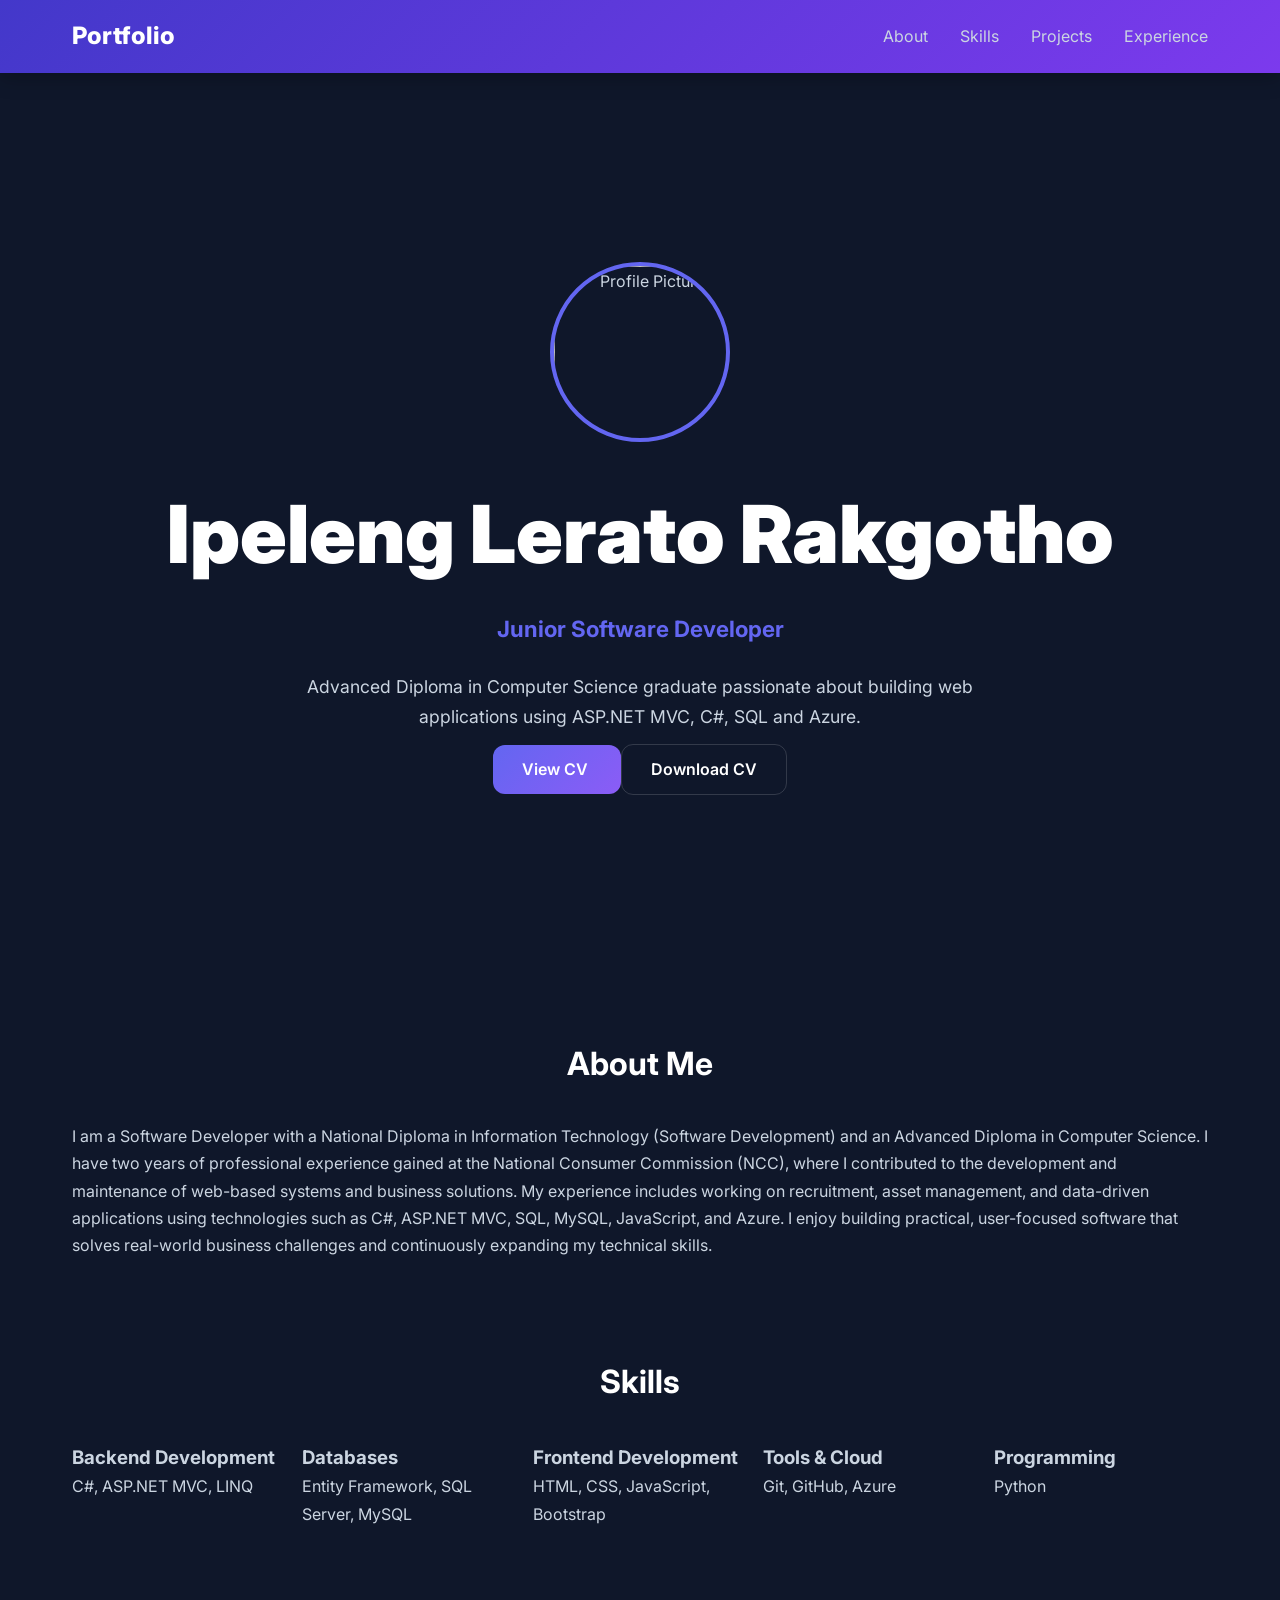
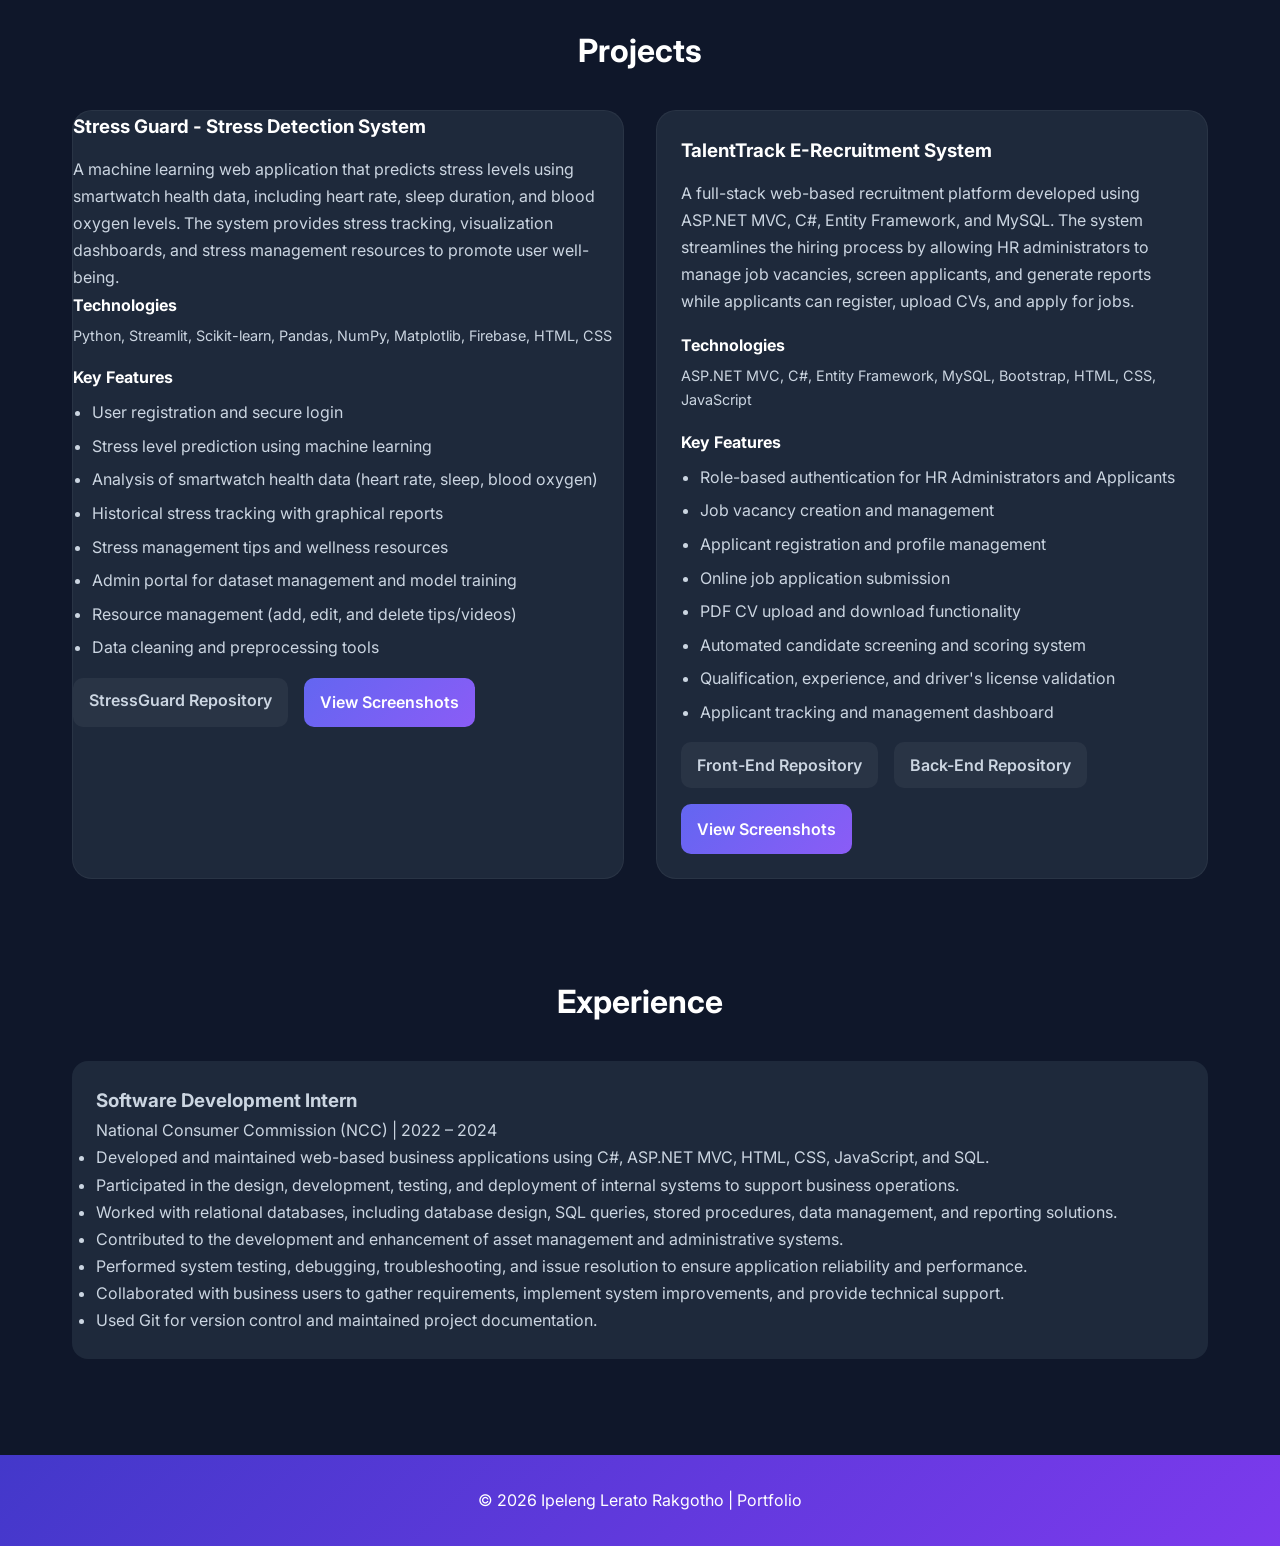
==== index.html @ 21b5627c "Initial portfolio upload" ====
﻿
<html lang="en">
<head>
    <meta charset="UTF-8">
    <meta name="viewport" content="width=device-width, initial-scale=1.0">
    <title>Ipeleng Rakgotho | Portfolio</title>
    <link rel="stylesheet" href="style.css">
</head>
<body>

    <header>
        <nav>
            <h2 class="logo">Portfolio</h2>

            <ul class="nav-links">
                <li><a href="#about">About</a></li>
                <li><a href="#skills">Skills</a></li>
                <li><a href="#projects">Projects</a></li>
                <li><a href="#experience">Experience</a></li>
            </ul>

        </nav>
    </header>

    <section class="hero">
        <img src="profile.jpg" alt="Profile Picture">

        <h1>Ipeleng Lerato Rakgotho</h1>

        <h3>Junior Software Developer</h3>

        <p>
            Advanced Diploma in Computer Science graduate passionate about
            building web applications using ASP.NET MVC, C#, SQL and Azure.
        </p>

        <div class="buttons">
            <a href="LeratoCV.pdf" target="_blank" class="btn">
                View CV
            </a>

            <a href="LeratoCV.pdf" download class="btn secondary">
                Download CV
            </a>
        </div>
    </section>

    <section id="about" class="card">
        <h2>About Me</h2>

        <p>
            I am a Software Developer with a National Diploma in Information Technology (Software Development)
            and an Advanced Diploma in Computer Science. I have two years of professional experience gained at
            the National Consumer Commission (NCC), where I contributed to the development and maintenance of
            web-based systems and business solutions. My experience includes working on recruitment, asset
            management, and data-driven applications using technologies such as C#, ASP.NET MVC, SQL, MySQL,
            JavaScript, and Azure. I enjoy building practical, user-focused software that solves real-world
            business challenges and continuously expanding my technical skills.

        </p>
    </section>
    <section id="skills" class="card">
        <h2>Skills</h2>

        <div class="skills-grid">

            <div class="skill-category">
                <h3>Backend Development</h3>
                <p>C#, ASP.NET MVC, LINQ</p>
            </div>

            <div class="skill-category">
                <h3>Databases</h3>
                <p>Entity Framework, SQL Server, MySQL</p>
            </div>

            <div class="skill-category">
                <h3>Frontend Development</h3>
                <p>HTML, CSS, JavaScript, Bootstrap</p>
            </div>

            <div class="skill-category">
                <h3>Tools & Cloud</h3>
                <p>Git, GitHub, Azure</p>
            </div>

            <div class="skill-category">
                <h3>Programming</h3>
                <p>Python</p>
            </div>

        </div>
    </section>

    <section id="projects" class="card">
        <h2>Projects</h2>

        <div class="projects-grid">

            <div class="project">
                <h3>Stress Guard - Stress Detection System</h3>
                <p>
                    A machine learning web application that predicts stress levels
                    using smartwatch health data, including heart rate, sleep duration,
                    and blood oxygen levels. The system provides stress tracking,
                    visualization dashboards, and stress management resources to promote user well-being.
                </p>

                <div class="info-grid">
                    <div>
                        <h4>Technologies</h4>
                        <p>
                            Python, Streamlit, Scikit-learn, Pandas, NumPy, Matplotlib, Firebase, HTML, CSS
                        </p>
                    </div>


                </div>

                <div class="section-block">
                    <h4>Key Features</h4>

                    <ul>
                        <li>User registration and secure login</li>
                        <li>Stress level prediction using machine learning</li>
                        <li>Analysis of smartwatch health data (heart rate, sleep, blood oxygen)</li>
                        <li>Historical stress tracking with graphical reports</li>
                        <li>Stress management tips and wellness resources</li>
                        <li>Admin portal for dataset management and model training</li>
                        <li>Resource management (add, edit, and delete tips/videos)</li>
                        <li>Data cleaning and preprocessing tools</li>

                    </ul>
                </div>

                <div class="project-links">

                    <a href="https://github.com/IpelengRakgotho/StressDetection.git">
                        StressGuard Repository
                    </a>

                    <a href="stressguard.html" class="btn-screenshots">
                        View Screenshots
                    </a>

                </div>


            </div>


            <div class="project">

                <div class="project-content">

                    <h3>TalentTrack E-Recruitment System</h3>

                    <p class="project-summary">
                        A full-stack web-based recruitment platform developed using
                        ASP.NET MVC, C#, Entity Framework, and MySQL. The system
                        streamlines the hiring process by allowing HR administrators
                        to manage job vacancies, screen applicants, and generate reports
                        while applicants can register, upload CVs, and apply for jobs.
                    </p>


                    <div class="info-grid">
                        <div>
                            <h4>Technologies</h4>
                            <p>ASP.NET MVC, C#, Entity Framework, MySQL, Bootstrap, HTML, CSS, JavaScript</p>
                        </div>


                    </div>


                    <div class="section-block">
                        <h4>Key Features</h4>

                        <ul>
                            <li>Role-based authentication for HR Administrators and Applicants</li>
                            <li>Job vacancy creation and management</li>
                            <li>Applicant registration and profile management</li>
                            <li>Online job application submission</li>
                            <li>PDF CV upload and download functionality</li>
                            <li>Automated candidate screening and scoring system</li>
                            <li>Qualification, experience, and driver's license validation</li>
                            <li>Applicant tracking and management dashboard</li>


                        </ul>
                    </div>


                    <div class="project-links">

                        <a href="https://github.com/IpelengRakgotho/talenttrack-frontend.git">
                            Front-End Repository
                        </a>

                        <a href="https://github.com/IpelengRakgotho/talenttrack-backend.git">
                            Back-End Repository
                        </a>

                        <a href="talenttrack.html" class="btn-screenshots">
                            View Screenshots
                        </a>

                    </div>

                </div>
            </div>





        </div>
    </section>

    <section id="experience" class="card">
        <h2>Experience</h2>

        <div class="timeline">

            <div class="timeline-item">
                <h3>Software Development Intern</h3>
                <p>National Consumer Commission (NCC) | 2022 – 2024</p>

                <ul>
                    <li>Developed and maintained web-based business applications using C#, ASP.NET MVC, HTML, CSS, JavaScript, and SQL.</li>

                    <li>Participated in the design, development, testing, and deployment of internal systems to support business operations.</li>

                    <li>Worked with relational databases, including database design, SQL queries, stored procedures, data management, and reporting solutions.</li>

                    <li>Contributed to the development and enhancement of asset management and administrative systems.</li>

                    <li>Performed system testing, debugging, troubleshooting, and issue resolution to ensure application reliability and performance.</li>

                    <li>Collaborated with business users to gather requirements, implement system improvements, and provide technical support.</li>

                    <li>Used Git for version control and maintained project documentation.</li>
                </ul>
            </div>

        </div>
    </section>


    <footer>
        <p>© 2026 Ipeleng Lerato Rakgotho | Portfolio</p>
    </footer>

    <script src="script.js"></script>

</body>
</html>
---- style.css ----
/* Google Font */
@import url('https://fonts.googleapis.com/css2?family=Inter:wght@300;400;500;600;700;800;900&display=swap');

:root {
    --primary: #6366f1;
    --secondary: #8b5cf6;
    --dark: #0f172a;
    --dark-card: #1e293b;
    --light: #f8fafc;
    --text: #cbd5e1;
    --white: #ffffff;
}

* {
    margin: 0;
    padding: 0;
    box-sizing: border-box;
    scroll-behavior: smooth;
}

body {
    font-family: 'Inter', sans-serif;
    background: var(--dark);
    color: var(--text);
    line-height: 1.7;
}

/* ===== NAVBAR ===== */

header {
    position: sticky;
    top: 0;
    z-index: 1000;
    background: linear-gradient(135deg, #4338ca, #7c3aed);
    box-shadow: 0 4px 20px rgba(0,0,0,.25);
}

nav {
    max-width: 1200px;
    margin: auto;
    padding: 1rem 2rem;
    display: flex;
    justify-content: space-between;
    align-items: center;
}

.logo {
    color: var(--white);
    font-weight: 800;
    font-size: 1.5rem;
}

.nav-links {
    list-style: none;
    display: flex;
    gap: 2rem;
}

    .nav-links a {
        text-decoration: none;
        color: var(--text);
        transition: .3s;
    }

        .nav-links a:hover {
            color: var(--white);
        }

/* ===== HERO ===== */

.hero {
    min-height: 100vh;
    display: flex;
    flex-direction: column;
    justify-content: center;
    align-items: center;
    text-align: center;
    padding: 2rem;
}

    .hero img {
        width: 180px;
        height: 180px;
        border-radius: 50%;
        object-fit: cover;
        border: 4px solid var(--primary);
        margin-bottom: 1.5rem;
    }

    .hero h1 {
        font-size: clamp(3rem, 8vw, 5rem);
        font-weight: 900;
        color: var(--white);
    }

    .hero h3 {
        color: var(--primary);
        margin-top: .5rem;
        font-size: 1.4rem;
    }

    .hero p {
        max-width: 700px;
        margin: 1.5rem auto;
        font-size: 1.1rem;
    }

/* ===== BUTTONS ===== */

.btn {
    padding: .9rem 1.8rem;
    text-decoration: none;
    border-radius: 12px;
    background: linear-gradient(135deg, var(--primary), var(--secondary));
    color: white;
    font-weight: 600;
    transition: .3s;
}

    .btn:hover {
        transform: translateY(-4px);
    }

.secondary {
    background: transparent;
    border: 1px solid rgba(255,255,255,.15);
}

/* ===== SECTIONS ===== */

.card {
    max-width: 1200px;
    margin: 2rem auto;
    padding: 2rem;
}

    .card h2 {
        color: var(--white);
        margin-bottom: 2rem;
        font-size: 2rem;
        text-align: center;
    }

/* ===== SKILLS ===== */

.skills-grid {
    display: grid;
    grid-template-columns: repeat(auto-fit, minmax(150px, 1fr));
    gap: 1rem;
}

.skill {
    background: rgba(255,255,255,.05);
    padding: 1rem;
    text-align: center;
    border-radius: 16px;
    transition: .3s;
}

    .skill:hover {
        transform: translateY(-5px);
        border-color: var(--primary);
    }

/* ===== PROJECTS ===== */

.projects-grid {
    display: grid;
    grid-template-columns: repeat(auto-fit, minmax(320px, 1fr));
    gap: 2rem;
}

.project {
    background: var(--dark-card);
    border-radius: 20px;
    overflow: hidden;
    transition: .3s;
    border: 1px solid rgba(255,255,255,.05);
}

    .project:hover {
        transform: translateY(-10px);
    }

    .project img {
        width: 100%;
        height: 220px;
        object-fit: cover;
    }

/* CONTENT */
.project-content {
    padding: 1.5rem;
}

/* TITLE */
.project h3 {
    color: var(--white);
    margin-bottom: .8rem;
}

/* ===== CLEAN PROJECT TEXT STRUCTURE ===== */

.project-summary {
    margin-bottom: 1rem;
}

.info-grid {
    display: grid;
    grid-template-columns: repeat(auto-fit, minmax(250px, 1fr));
    gap: 1rem;
    margin-bottom: 1rem;
}

    .info-grid h4 {
        color: var(--white);
        margin-bottom: 0.3rem;
    }

    .info-grid p {
        font-size: 0.9rem;
    }

/* FEATURES */
.section-block {
    margin-bottom: 1rem;
}

    .section-block h4 {
        color: var(--white);
        margin-bottom: 0.5rem;
    }

    .section-block ul {
        padding-left: 1.2rem;
    }

    .section-block li {
        margin-bottom: 0.4rem;
    }

/* ===== PROJECT LINKS (FIXED CLEAN SYSTEM) ===== */

.project-links {
    display: flex;
    gap: 1rem;
    flex-wrap: wrap;
    margin-top: 1rem;
}

    /* DEFAULT LINKS (GitHub etc) */
    .project-links a:not(.btn-screenshots) {
        padding: 0.6rem 1rem;
        border-radius: 10px;
        text-decoration: none;
        font-weight: 600;
        background: rgba(255,255,255,0.05);
        color: var(--text);
        transition: 0.3s;
    }

        .project-links a:not(.btn-screenshots):hover {
            background: rgba(99,102,241,0.25);
            color: var(--white);
        }

/* SCREENSHOTS BUTTON (FIXED VISIBILITY) */
.btn-screenshots {
    padding: 0.7rem 1rem;
    border-radius: 10px;
    text-decoration: none;
    font-weight: 600;
    background: linear-gradient(135deg, var(--primary), var(--secondary));
    color: #ffffff !important;
    transition: 0.3s;
}

    .btn-screenshots:hover {
        transform: translateY(-3px);
    }

/* ===== EXPERIENCE ===== */

.timeline-item {
    background: var(--dark-card);
    padding: 1.5rem;
    border-radius: 16px;
    margin-bottom: 1rem;
}

/* ===== FORM ===== */

input,
textarea {
    padding: 1rem;
    background: rgba(255,255,255,.05);
    border: none;
    border-radius: 12px;
    color: white;
    outline: none;
}

button {
    padding: 1rem;
    border: none;
    border-radius: 12px;
    cursor: pointer;
    color: white;
    font-weight: 600;
    background: linear-gradient(135deg, var(--primary), var(--secondary));
}

/* ===== FOOTER ===== */

footer {
    text-align: center;
    padding: 2rem;
    margin-top: 3rem;
    background: linear-gradient(135deg, #4338ca, #7c3aed);
    color: white;
}

/* ===== MOBILE ===== */

@media(max-width:768px) {

    nav {
        flex-direction: column;
        gap: 1rem;
    }

    .nav-links {
        flex-wrap: wrap;
        justify-content: center;
    }

    .hero h1 {
        font-size: 2.8rem;
    }

    .hero img {
        width: 140px;
        height: 140px;
    }
}
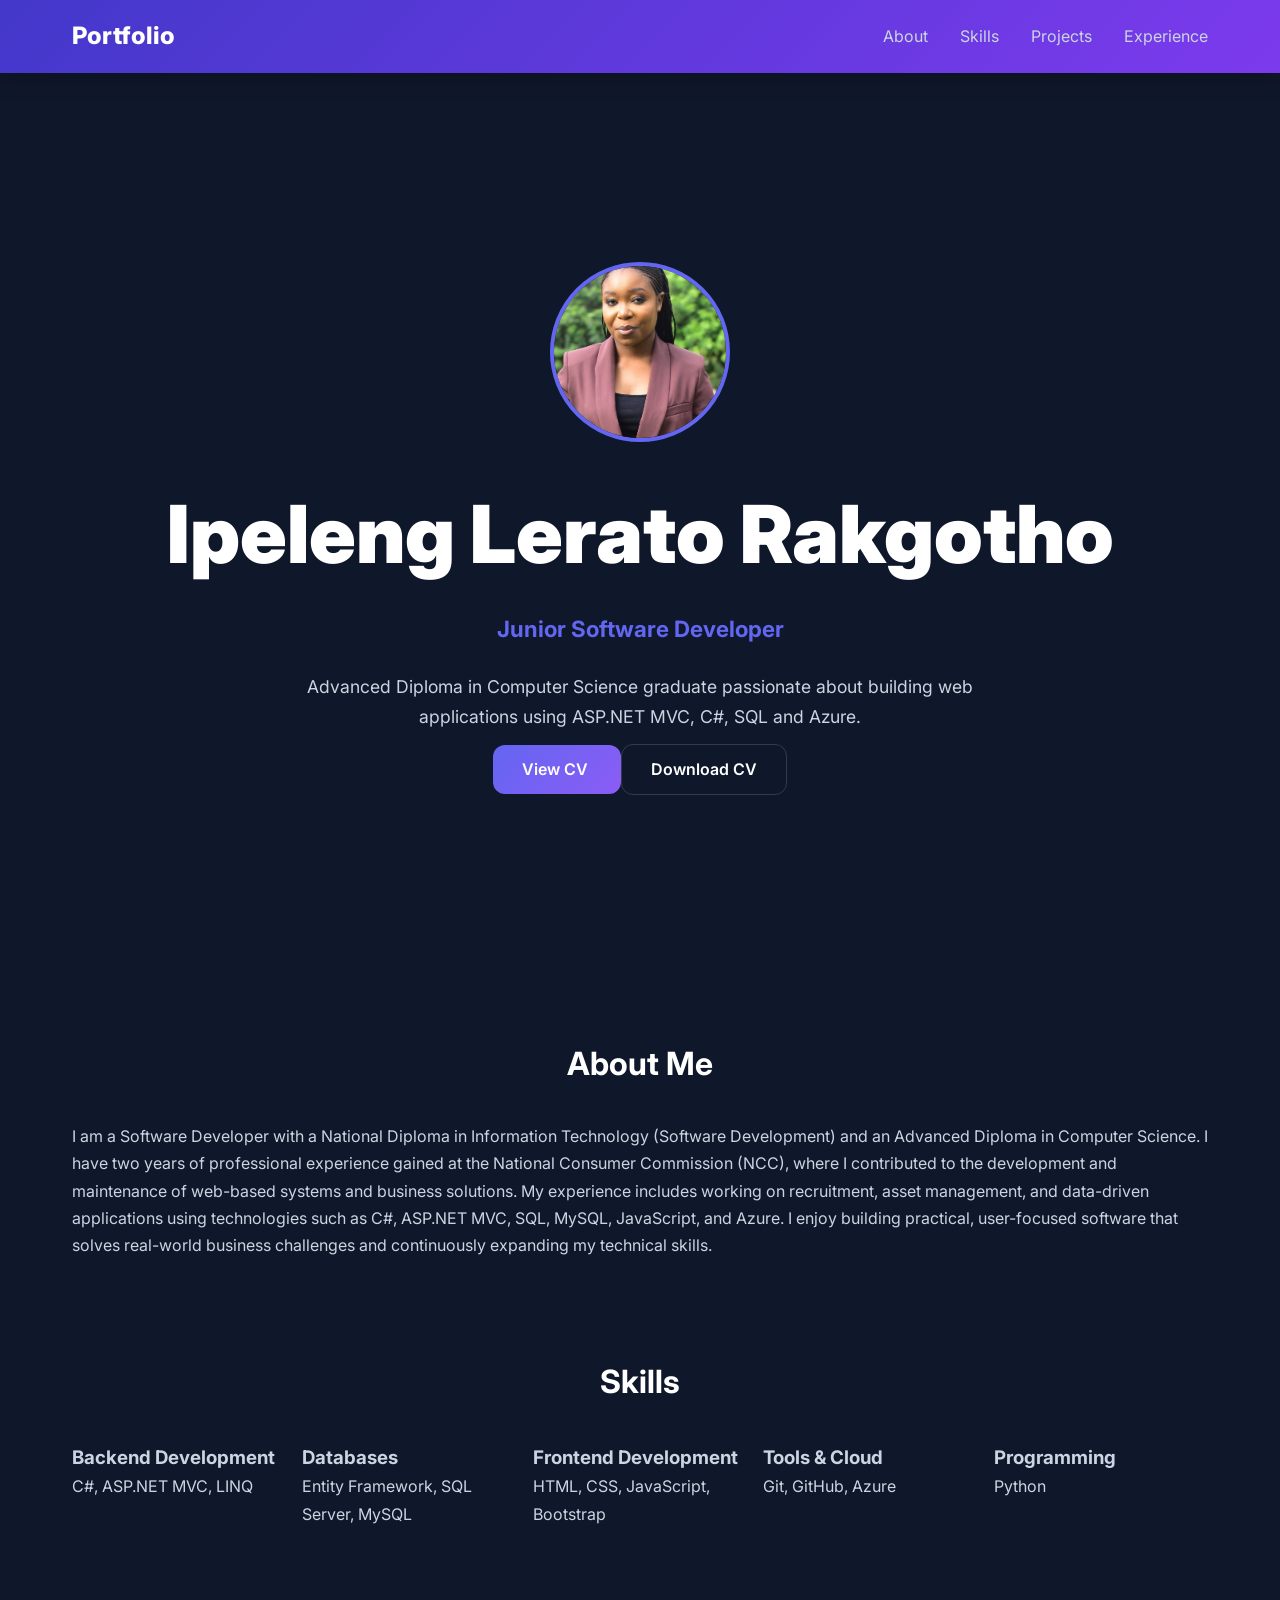
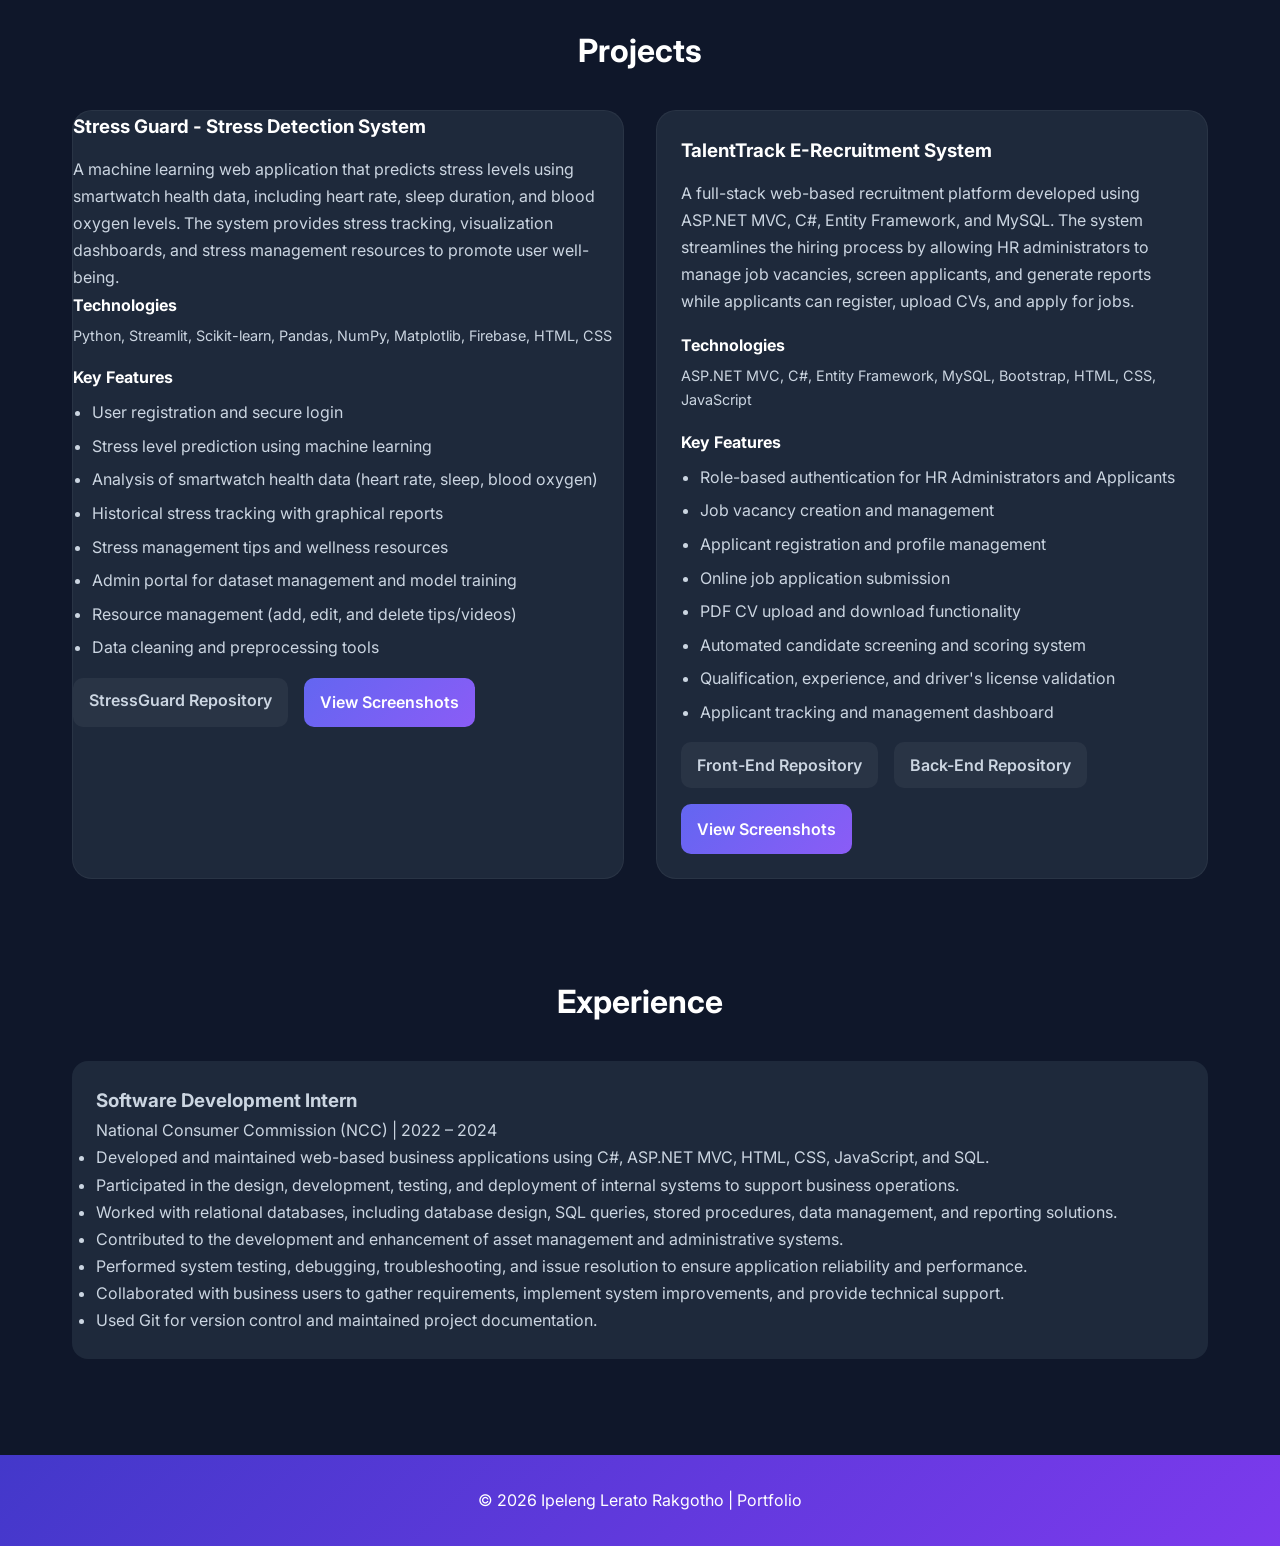
==== commit c1953023: "update jpg to JPG" ====
--- a/index.html
+++ b/index.html
@@ -23,7 +23,7 @@
     </header>
 
     <section class="hero">
-        <img src="profile.jpg" alt="Profile Picture">
+        <img src="profile.JPG" alt="Profile Picture">
 
         <h1>Ipeleng Lerato Rakgotho</h1>
 
